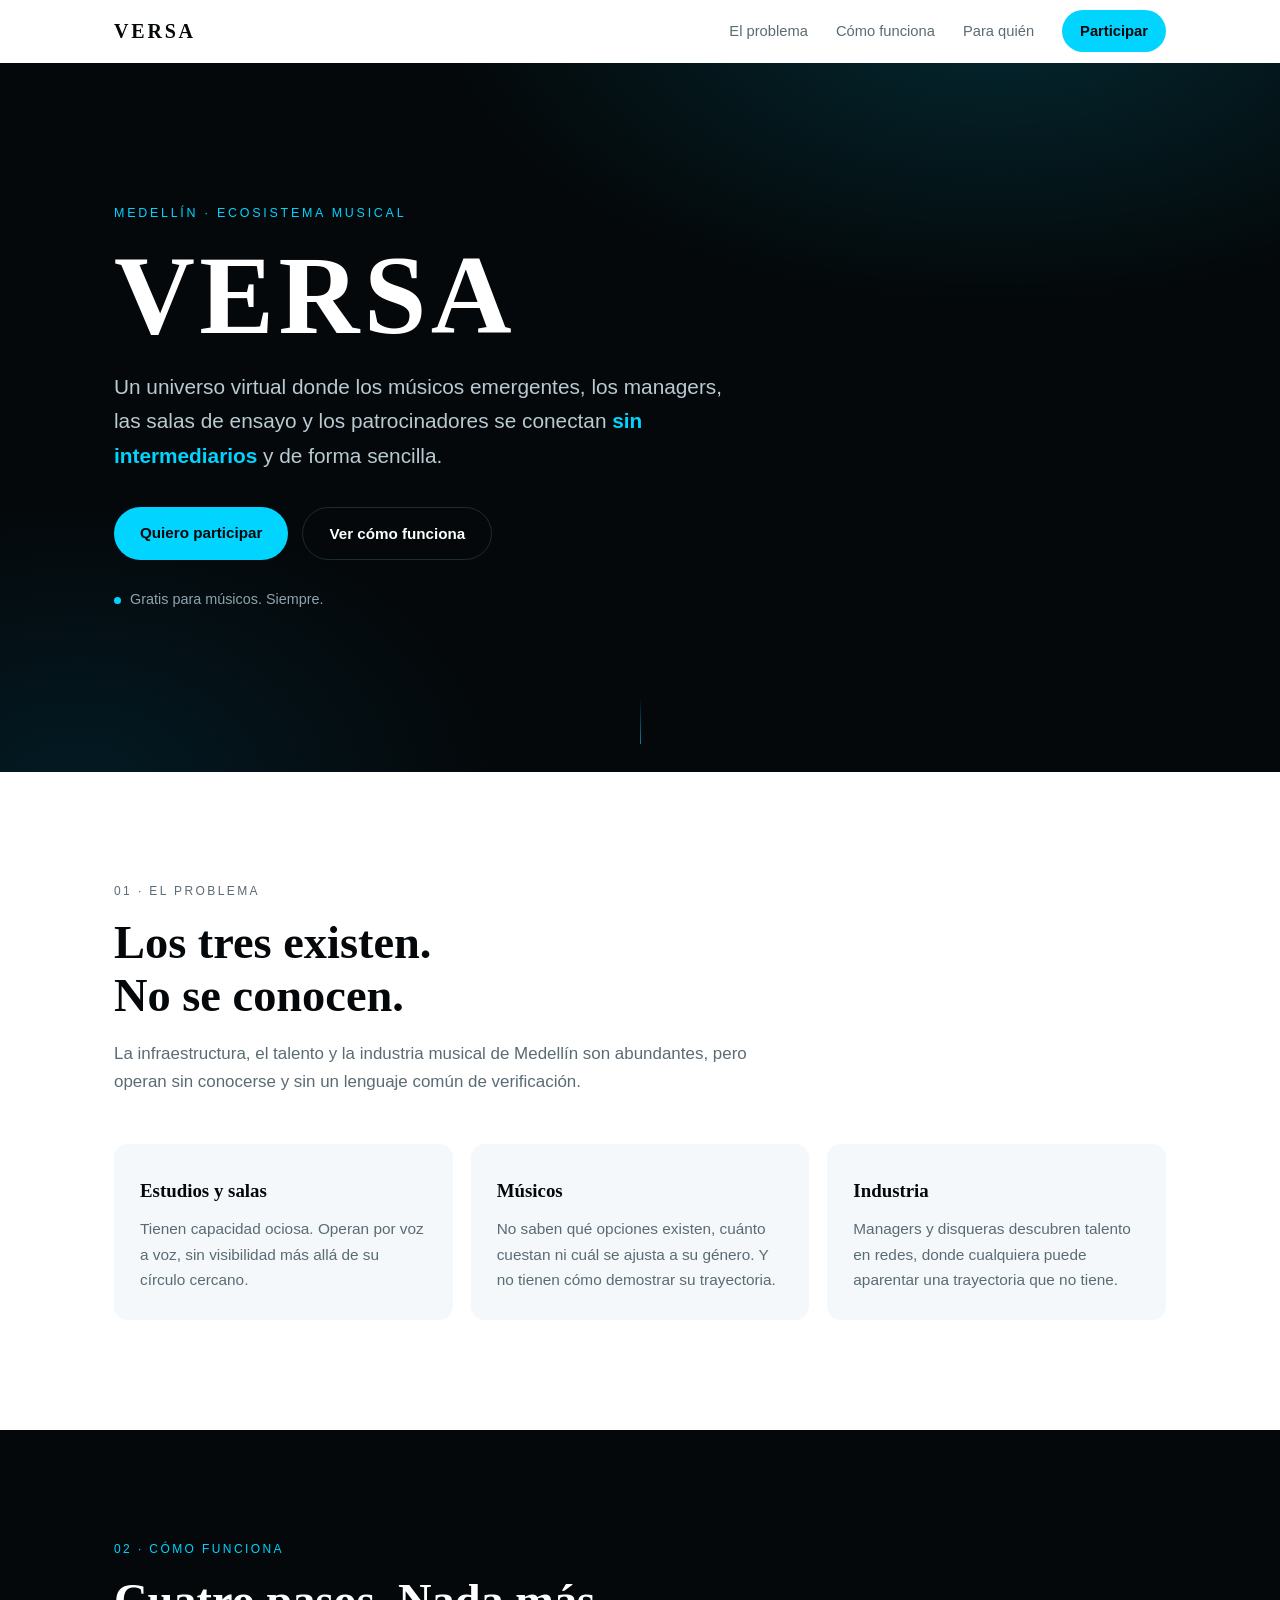
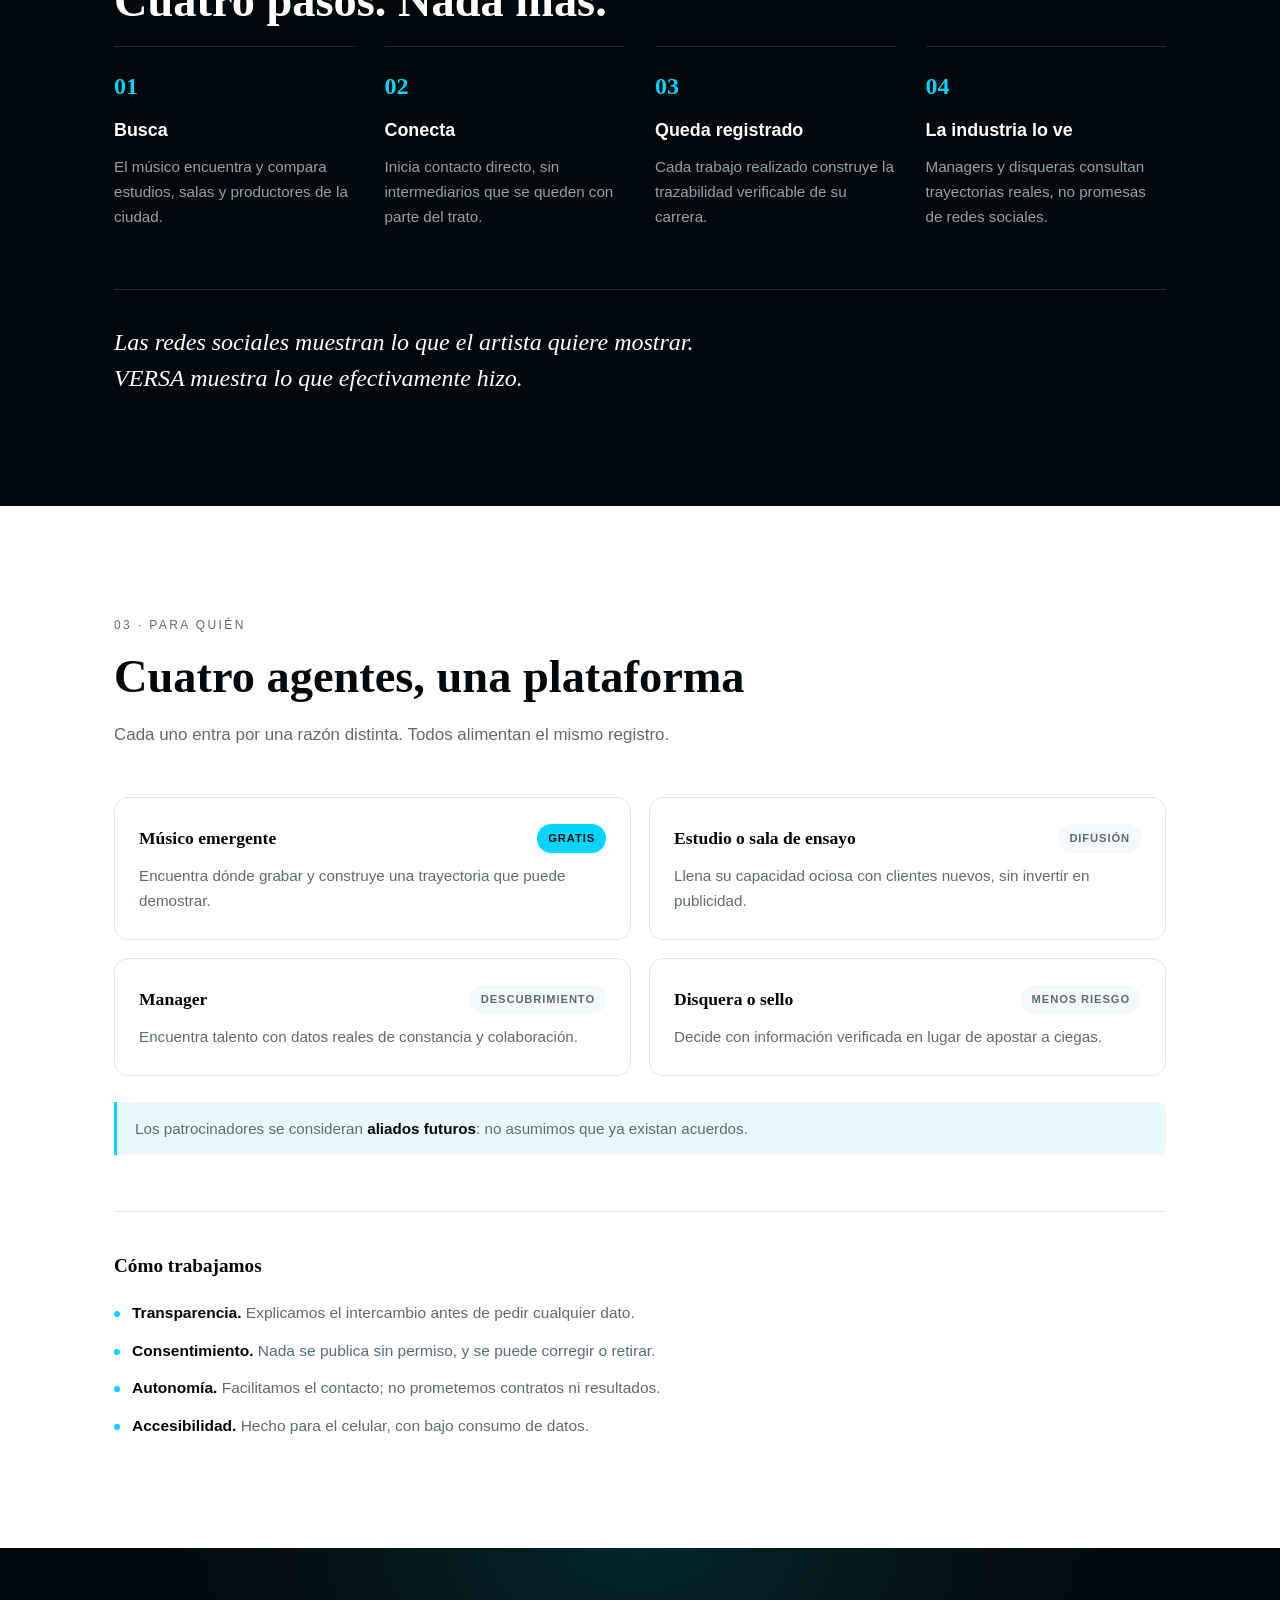
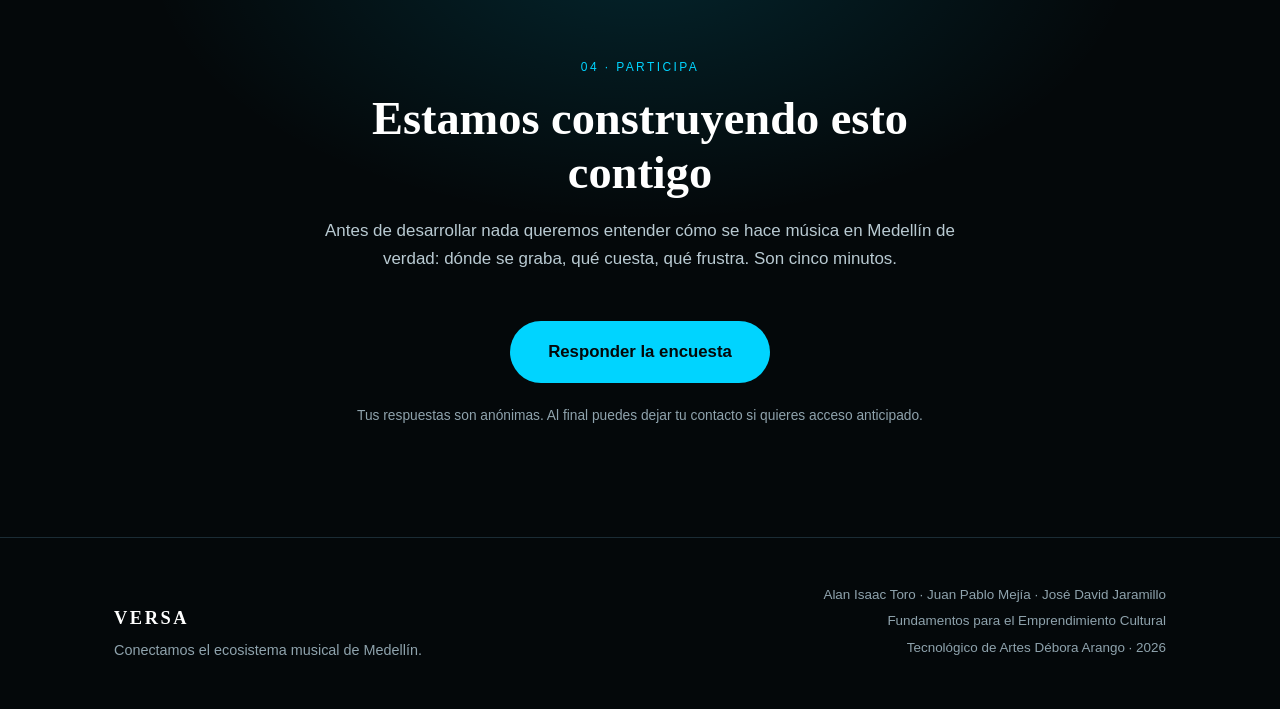
==== index.html @ c9aee0ed "Landing page de VERSA Sitio estatico de una pagina: propuesta de valor, problema, como funciona, age" ====
<!doctype html>
<html lang="es">
<head>
<meta charset="utf-8">
<meta name="viewport" content="width=device-width, initial-scale=1">
<title>VERSA — Conecta el ecosistema musical</title>
<meta name="description" content="VERSA conecta a músicos emergentes, estudios de grabación, managers y disqueras de Medellín. Gratis para músicos.">
<link rel="stylesheet" href="css/styles.css">
</head>
<body>

<!-- ======== NAV ======== -->
<header class="nav" id="nav">
  <div class="wrap nav__inner">
    <a href="#inicio" class="nav__logo">VERSA</a>
    <nav class="nav__links" id="navLinks">
      <a href="#problema">El problema</a>
      <a href="#como">Cómo funciona</a>
      <a href="#quien">Para quién</a>
      <a href="#encuesta" class="btn btn--sm">Participar</a>
    </nav>
    <button class="nav__toggle" id="navToggle" aria-label="Abrir menú" aria-expanded="false">
      <span></span><span></span><span></span>
    </button>
  </div>
</header>

<!-- ======== HERO ======== -->
<section class="hero" id="inicio">
  <div class="wrap">
    <p class="hero__kicker">Medellín · Ecosistema musical</p>
    <h1 class="hero__title">VERSA</h1>
    <p class="hero__lead">
      Un universo virtual donde los músicos emergentes, los managers, las salas de ensayo
      y los patrocinadores se conectan <strong>sin intermediarios</strong> y de forma sencilla.
    </p>
    <div class="hero__actions">
      <a href="#encuesta" class="btn">Quiero participar</a>
      <a href="#como" class="btn btn--ghost">Ver cómo funciona</a>
    </div>
    <p class="hero__note">Gratis para músicos. Siempre.</p>
  </div>
  <div class="hero__scroll" aria-hidden="true"></div>
</section>

<!-- ======== PROBLEMA ======== -->
<section class="section" id="problema">
  <div class="wrap">
    <p class="eyebrow">01 · El problema</p>
    <h2 class="h2">Los tres existen.<br>No se conocen.</h2>
    <p class="lead">
      La infraestructura, el talento y la industria musical de Medellín son abundantes,
      pero operan sin conocerse y sin un lenguaje común de verificación.
    </p>

    <div class="grid grid--3">
      <article class="card reveal">
        <h3 class="card__title">Estudios y salas</h3>
        <p>Tienen capacidad ociosa. Operan por voz a voz, sin visibilidad más allá de su círculo cercano.</p>
      </article>
      <article class="card reveal">
        <h3 class="card__title">Músicos</h3>
        <p>No saben qué opciones existen, cuánto cuestan ni cuál se ajusta a su género. Y no tienen cómo demostrar su trayectoria.</p>
      </article>
      <article class="card reveal">
        <h3 class="card__title">Industria</h3>
        <p>Managers y disqueras descubren talento en redes, donde cualquiera puede aparentar una trayectoria que no tiene.</p>
      </article>
    </div>
  </div>
</section>

<!-- ======== CÓMO FUNCIONA ======== -->
<section class="section section--dark" id="como">
  <div class="wrap">
    <p class="eyebrow eyebrow--light">02 · Cómo funciona</p>
    <h2 class="h2 h2--light">Cuatro pasos. Nada más.</h2>

    <ol class="steps">
      <li class="steps__item reveal">
        <span class="steps__num">01</span>
        <h3>Busca</h3>
        <p>El músico encuentra y compara estudios, salas y productores de la ciudad.</p>
      </li>
      <li class="steps__item reveal">
        <span class="steps__num">02</span>
        <h3>Conecta</h3>
        <p>Inicia contacto directo, sin intermediarios que se queden con parte del trato.</p>
      </li>
      <li class="steps__item reveal">
        <span class="steps__num">03</span>
        <h3>Queda registrado</h3>
        <p>Cada trabajo realizado construye la trazabilidad verificable de su carrera.</p>
      </li>
      <li class="steps__item reveal">
        <span class="steps__num">04</span>
        <h3>La industria lo ve</h3>
        <p>Managers y disqueras consultan trayectorias reales, no promesas de redes sociales.</p>
      </li>
    </ol>

    <p class="pullquote">
      Las redes sociales muestran lo que el artista quiere mostrar.<br>
      VERSA muestra lo que efectivamente hizo.
    </p>
  </div>
</section>

<!-- ======== PARA QUIÉN ======== -->
<section class="section" id="quien">
  <div class="wrap">
    <p class="eyebrow">03 · Para quién</p>
    <h2 class="h2">Cuatro agentes, una plataforma</h2>
    <p class="lead">Cada uno entra por una razón distinta. Todos alimentan el mismo registro.</p>

    <div class="grid grid--2">
      <article class="agent reveal">
        <div class="agent__head"><h3>Músico emergente</h3><span class="tag tag--free">Gratis</span></div>
        <p>Encuentra dónde grabar y construye una trayectoria que puede demostrar.</p>
      </article>
      <article class="agent reveal">
        <div class="agent__head"><h3>Estudio o sala de ensayo</h3><span class="tag">Difusión</span></div>
        <p>Llena su capacidad ociosa con clientes nuevos, sin invertir en publicidad.</p>
      </article>
      <article class="agent reveal">
        <div class="agent__head"><h3>Manager</h3><span class="tag">Descubrimiento</span></div>
        <p>Encuentra talento con datos reales de constancia y colaboración.</p>
      </article>
      <article class="agent reveal">
        <div class="agent__head"><h3>Disquera o sello</h3><span class="tag">Menos riesgo</span></div>
        <p>Decide con información verificada en lugar de apostar a ciegas.</p>
      </article>
    </div>

    <p class="aside">
      Los patrocinadores se consideran <strong>aliados futuros</strong>: no asumimos que ya existan acuerdos.
    </p>

    <div class="principles">
      <h3 class="principles__title">Cómo trabajamos</h3>
      <ul>
        <li><strong>Transparencia.</strong> Explicamos el intercambio antes de pedir cualquier dato.</li>
        <li><strong>Consentimiento.</strong> Nada se publica sin permiso, y se puede corregir o retirar.</li>
        <li><strong>Autonomía.</strong> Facilitamos el contacto; no prometemos contratos ni resultados.</li>
        <li><strong>Accesibilidad.</strong> Hecho para el celular, con bajo consumo de datos.</li>
      </ul>
    </div>
  </div>
</section>

<!-- ======== ENCUESTA / CTA ======== -->
<section class="section section--dark cta" id="encuesta">
  <div class="wrap wrap--narrow">
    <p class="eyebrow eyebrow--light">04 · Participa</p>
    <h2 class="h2 h2--light">Estamos construyendo esto contigo</h2>
    <p class="lead lead--light">
      Antes de desarrollar nada queremos entender cómo se hace música en Medellín de verdad:
      dónde se graba, qué cuesta, qué frustra. Son cinco minutos.
    </p>

    <!-- ⬇️ REEMPLAZA ESTE ENLACE POR EL DE TU FORMULARIO ⬇️ -->
    <a class="btn btn--light btn--lg"
       href="https://forms.gle/REEMPLAZA-ESTE-ENLACE"
       target="_blank" rel="noopener">
       Responder la encuesta
    </a>

    <p class="cta__note">Tus respuestas son anónimas. Al final puedes dejar tu contacto si quieres acceso anticipado.</p>
  </div>
</section>

<!-- ======== FOOTER ======== -->
<footer class="footer">
  <div class="wrap footer__inner">
    <div>
      <p class="footer__logo">VERSA</p>
      <p class="footer__tag">Conectamos el ecosistema musical de Medellín.</p>
    </div>
    <div class="footer__meta">
      <p>Alan Isaac Toro · Juan Pablo Mejía · José David Jaramillo</p>
      <p>Fundamentos para el Emprendimiento Cultural</p>
      <p>Tecnológico de Artes Débora Arango · <span id="year">2026</span></p>
    </div>
  </div>
</footer>

<script src="js/main.js"></script>
</body>
</html>
---- css/styles.css ----
/* ============================================
   VERSA — Hoja de estilos
   Paleta: negro azulado · cyan eléctrico · blanco
   Mobile first. Sin librerías externas.
   ============================================ */

:root{
  /* Negros */
  --ink:#04080A;
  --ink-2:#0A1317;
  --ink-3:#122028;
  --ink-line:#1B2C35;

  /* Azules */
  --blue:#00D4FF;
  --blue-hover:#4FE2FF;
  --blue-deep:#002B3E;
  --blue-wash:#EAF8FD;

  /* Neutros */
  --paper:#FFFFFF;
  --soft:#F4F8FA;
  --line:#DCE6EB;
  --gray:#5B6B74;
  --gray-2:#8FA3AD;

  --wrap:1100px;
  --pad:24px;
  --radius:14px;
  --t:.3s cubic-bezier(.2,.7,.3,1);

  --sans: -apple-system, BlinkMacSystemFont, "Segoe UI", Roboto, Helvetica, Arial, sans-serif;
  --serif: Cambria, Georgia, "Times New Roman", serif;
}

*,*::before,*::after{ box-sizing:border-box; }

html{ scroll-behavior:smooth; }

body{
  margin:0;
  font-family:var(--sans);
  color:var(--ink);
  background:var(--paper);
  line-height:1.65;
  -webkit-font-smoothing:antialiased;
}

img{ max-width:100%; display:block; }

.wrap{
  width:100%;
  max-width:var(--wrap);
  margin:0 auto;
  padding:0 var(--pad);
}
.wrap--narrow{ max-width:720px; }

/* ---------- NAV ---------- */
.nav{
  position:sticky; top:0; z-index:50;
  background:rgba(255,255,255,.9);
  backdrop-filter:saturate(180%) blur(12px);
  border-bottom:1px solid transparent;
  transition:border-color var(--t);
}
.nav.is-stuck{ border-bottom-color:var(--line); }

.nav__inner{
  display:flex; align-items:center; justify-content:space-between;
  height:62px;
}
.nav__logo{
  font-family:var(--serif);
  font-weight:700; font-size:1.25rem; letter-spacing:.14em;
  color:var(--ink); text-decoration:none;
}
.nav__links{ display:flex; align-items:center; gap:28px; }
.nav__links a{
  color:var(--gray); text-decoration:none; font-size:.92rem;
  transition:color var(--t);
}
.nav__links a:hover{ color:var(--ink); }
.nav__links .btn{ color:var(--ink); }

.nav__toggle{
  display:none;
  width:42px; height:42px; padding:10px;
  background:none; border:0; cursor:pointer;
}
.nav__toggle span{
  display:block; height:2px; background:var(--ink);
  margin:4px 0; border-radius:2px; transition:transform var(--t), opacity var(--t);
}
.nav__toggle.is-open span:nth-child(1){ transform:translateY(6px) rotate(45deg); }
.nav__toggle.is-open span:nth-child(2){ opacity:0; }
.nav__toggle.is-open span:nth-child(3){ transform:translateY(-6px) rotate(-45deg); }

/* ---------- BOTONES ---------- */
.btn{
  display:inline-block;
  padding:13px 26px;
  background:var(--blue);
  color:var(--ink);
  text-decoration:none;
  border-radius:999px;
  font-size:.95rem; font-weight:700;
  transition:transform var(--t), background var(--t), box-shadow var(--t);
}
.btn:hover{
  background:var(--blue-hover);
  transform:translateY(-2px);
  box-shadow:0 8px 24px rgba(0,212,255,.25);
}
.btn--sm{ padding:9px 18px; font-size:.88rem; }
.btn--lg{ padding:17px 38px; font-size:1.05rem; }

.btn--ghost{
  background:transparent; color:var(--ink);
  border:1px solid var(--line); box-shadow:none;
}
.btn--ghost:hover{ background:var(--soft); box-shadow:none; }

.btn--light{ background:var(--blue); color:var(--ink); }

/* ---------- HERO ---------- */
.hero{
  position:relative;
  background:var(--ink);
  color:var(--paper);
  padding:110px 0 130px;
  overflow:hidden;
}
.hero::before{
  content:"";
  position:absolute; inset:0;
  background:
    radial-gradient(900px 480px at 78% -8%, rgba(0,212,255,.16), transparent 62%),
    radial-gradient(620px 420px at 6% 102%, rgba(0,100,140,.20), transparent 68%);
  pointer-events:none;
}
.hero .wrap{ position:relative; z-index:1; }

.hero__kicker{
  margin:0 0 18px;
  font-size:.78rem; letter-spacing:.22em; text-transform:uppercase;
  color:var(--blue);
}
.hero__title{
  font-family:var(--serif);
  margin:0 0 22px;
  font-size:clamp(3.4rem, 13vw, 7rem);
  line-height:.95; letter-spacing:.04em; font-weight:700;
  color:var(--paper);
}
.hero__lead{
  max-width:620px; margin:0 0 34px;
  font-size:clamp(1.05rem, 3.4vw, 1.3rem);
  color:#B9CAD2;
}
.hero__lead strong{ color:var(--blue); font-weight:700; }

.hero__actions{ display:flex; flex-wrap:wrap; gap:14px; }
.hero__actions .btn--ghost{ color:var(--paper); border-color:var(--ink-line); }
.hero__actions .btn--ghost:hover{ background:var(--ink-2); }

.hero__note{
  margin:28px 0 0; font-size:.9rem; color:var(--gray-2);
}
.hero__note::before{
  content:""; display:inline-block;
  width:7px; height:7px; border-radius:50%;
  background:var(--blue); margin-right:9px; vertical-align:middle;
}
.hero__scroll{
  position:absolute; left:50%; bottom:28px;
  width:1px; height:46px;
  background:linear-gradient(var(--ink), var(--blue));
  opacity:.6;
}

/* ---------- SECCIONES ---------- */
.section{ padding:90px 0; }
.section--dark{ background:var(--ink); color:var(--paper); }

.eyebrow{
  margin:0 0 14px;
  font-size:.75rem; letter-spacing:.2em; text-transform:uppercase;
  color:var(--gray);
}
.eyebrow--light{ color:var(--blue); }

.h2{
  font-family:var(--serif);
  margin:0 0 18px;
  font-size:clamp(1.9rem, 6.4vw, 2.9rem);
  line-height:1.15; font-weight:700;
}
.h2--light{ color:var(--paper); }

.lead{
  max-width:640px; margin:0 0 48px;
  font-size:1.06rem; color:var(--gray);
}
.lead--light{ color:#B9CAD2; }

/* ---------- GRIDS ---------- */
.grid{ display:grid; gap:18px; }
.grid--2{ grid-template-columns:1fr; }
.grid--3{ grid-template-columns:1fr; }

.card{
  background:var(--soft);
  border-radius:var(--radius);
  padding:28px 26px;
  border-top:3px solid transparent;
  transition:transform var(--t), border-color var(--t), background var(--t);
}
.card:hover{
  transform:translateY(-4px);
  border-top-color:var(--blue);
  background:var(--blue-wash);
}
.card__title{
  font-family:var(--serif);
  margin:0 0 10px; font-size:1.18rem; font-weight:700;
}
.card p{ margin:0; color:var(--gray); font-size:.96rem; }

/* ---------- PASOS ---------- */
.steps{
  list-style:none; margin:0 0 60px; padding:0;
  display:grid; gap:34px; grid-template-columns:1fr;
}
.steps__item{ padding-top:20px; border-top:1px solid var(--ink-line); }
.steps__num{
  display:block; margin-bottom:10px;
  font-family:var(--serif); font-size:1.5rem; font-weight:700;
  color:var(--blue);
}
.steps__item h3{
  margin:0 0 8px; font-size:1.12rem; font-weight:700; color:var(--paper);
}
.steps__item p{ margin:0; color:#8FA3AD; font-size:.95rem; }

.pullquote{
  margin:0; padding:34px 0 0; border-top:1px solid var(--ink-line);
  font-family:var(--serif); font-style:italic;
  font-size:clamp(1.1rem, 4vw, 1.5rem);
  line-height:1.5; color:var(--paper);
}

/* ---------- AGENTES ---------- */
.agent{
  border:1px solid var(--line);
  border-radius:var(--radius);
  padding:26px 24px;
  transition:border-color var(--t), transform var(--t), box-shadow var(--t);
}
.agent:hover{
  border-color:var(--blue);
  transform:translateY(-3px);
  box-shadow:0 10px 30px rgba(0,212,255,.12);
}
.agent__head{
  display:flex; align-items:center; justify-content:space-between;
  gap:12px; margin-bottom:10px;
}
.agent__head h3{
  font-family:var(--serif);
  margin:0; font-size:1.1rem; font-weight:700;
}
.agent p{ margin:0; color:var(--gray); font-size:.95rem; }

.tag{
  flex:none;
  font-size:.7rem; letter-spacing:.08em; text-transform:uppercase;
  padding:5px 11px; border-radius:999px;
  background:var(--soft); color:var(--gray); font-weight:600;
}
.tag--free{ background:var(--blue); color:var(--ink); }

/* ---------- PRINCIPIOS ---------- */
.principles{
  margin-top:56px; padding-top:38px; border-top:1px solid var(--line);
}
.principles__title{
  font-family:var(--serif);
  margin:0 0 18px; font-size:1.2rem; font-weight:700;
}
.principles ul{ margin:0; padding:0; list-style:none; display:grid; gap:12px; }
.principles li{
  padding-left:18px; position:relative; color:var(--gray); font-size:.97rem;
}
.principles li::before{
  content:""; position:absolute; left:0; top:11px;
  width:6px; height:6px; border-radius:50%; background:var(--blue);
}
.principles strong{ color:var(--ink); }

/* ---------- CTA ---------- */
.cta{ text-align:center; position:relative; overflow:hidden; }
.cta::before{
  content:""; position:absolute; inset:0;
  background:radial-gradient(760px 420px at 50% 0%, rgba(0,212,255,.14), transparent 65%);
  pointer-events:none;
}
.cta .wrap{ position:relative; z-index:1; }
.cta .lead{ margin-left:auto; margin-right:auto; }
.cta__note{
  margin:22px 0 0; font-size:.86rem; color:var(--gray-2);
}

/* ---------- FOOTER ---------- */
.footer{
  background:var(--ink); color:var(--gray-2);
  padding:46px 0; border-top:1px solid var(--ink-line);
}
.footer__inner{
  display:flex; flex-direction:column; gap:26px;
  justify-content:space-between;
}
.footer__logo{
  font-family:var(--serif);
  margin:0 0 6px; font-size:1.15rem; font-weight:700;
  letter-spacing:.14em; color:var(--paper);
}
.footer__tag{ margin:0; font-size:.9rem; }
.footer__meta p{ margin:0 0 4px; font-size:.84rem; }

/* ---------- REVEAL ----------
   Por defecto TODO es visible. La animación solo se activa
   si el JS cargó bien (clase .js en <html>). Así, si el JS
   falla o tarda, el contenido nunca desaparece.                */
.reveal{ opacity:1; transform:none; }

html.js .reveal{
  opacity:0; transform:translateY(18px);
  transition:opacity .6s ease, transform .6s ease;
}
html.js .reveal.is-visible{ opacity:1; transform:none; }

/* ============================================
   TABLET
   ============================================ */
@media (min-width:700px){
  .grid--2{ grid-template-columns:1fr 1fr; }
  .grid--3{ grid-template-columns:repeat(3,1fr); }
  .steps{ grid-template-columns:1fr 1fr; gap:40px 30px; }
  .footer__inner{ flex-direction:row; align-items:flex-end; }
  .footer__meta{ text-align:right; }
  .section{ padding:110px 0; }
}

/* ============================================
   ESCRITORIO
   ============================================ */
@media (min-width:980px){
  .steps{ grid-template-columns:repeat(4,1fr); gap:30px; }
  .hero{ padding:140px 0 160px; }
}

/* ============================================
   MÓVIL — menú desplegable
   ============================================ */
@media (max-width:699px){
  .nav__toggle{ display:block; }
  .nav__links{
    position:absolute; top:62px; left:0; right:0;
    flex-direction:column; align-items:flex-start; gap:0;
    background:var(--paper);
    border-bottom:1px solid var(--line);
    padding:8px var(--pad) 20px;
    display:none;
  }
  .nav__links.is-open{ display:flex; }
  .nav__links a{
    width:100%; padding:13px 0; font-size:1rem;
    border-bottom:1px solid var(--line);
  }
  .nav__links .btn{
    margin-top:14px; border-bottom:0; width:auto; padding:11px 22px;
  }
}

/* ---------- Accesibilidad ---------- */
@media (prefers-reduced-motion:reduce){
  html{ scroll-behavior:auto; }
  *,*::before,*::after{
    animation-duration:.001ms !important;
    transition-duration:.001ms !important;
  }
  .reveal{ opacity:1; transform:none; }
}

:focus-visible{ outline:2px solid var(--blue); outline-offset:3px; }

/* ---------- Nota lateral ---------- */
.aside{
  margin:26px 0 0;
  padding:14px 18px;
  border-left:3px solid var(--blue);
  background:var(--blue-wash);
  border-radius:0 8px 8px 0;
  font-size:.95rem; color:var(--gray);
}
.aside strong{ color:var(--ink); }
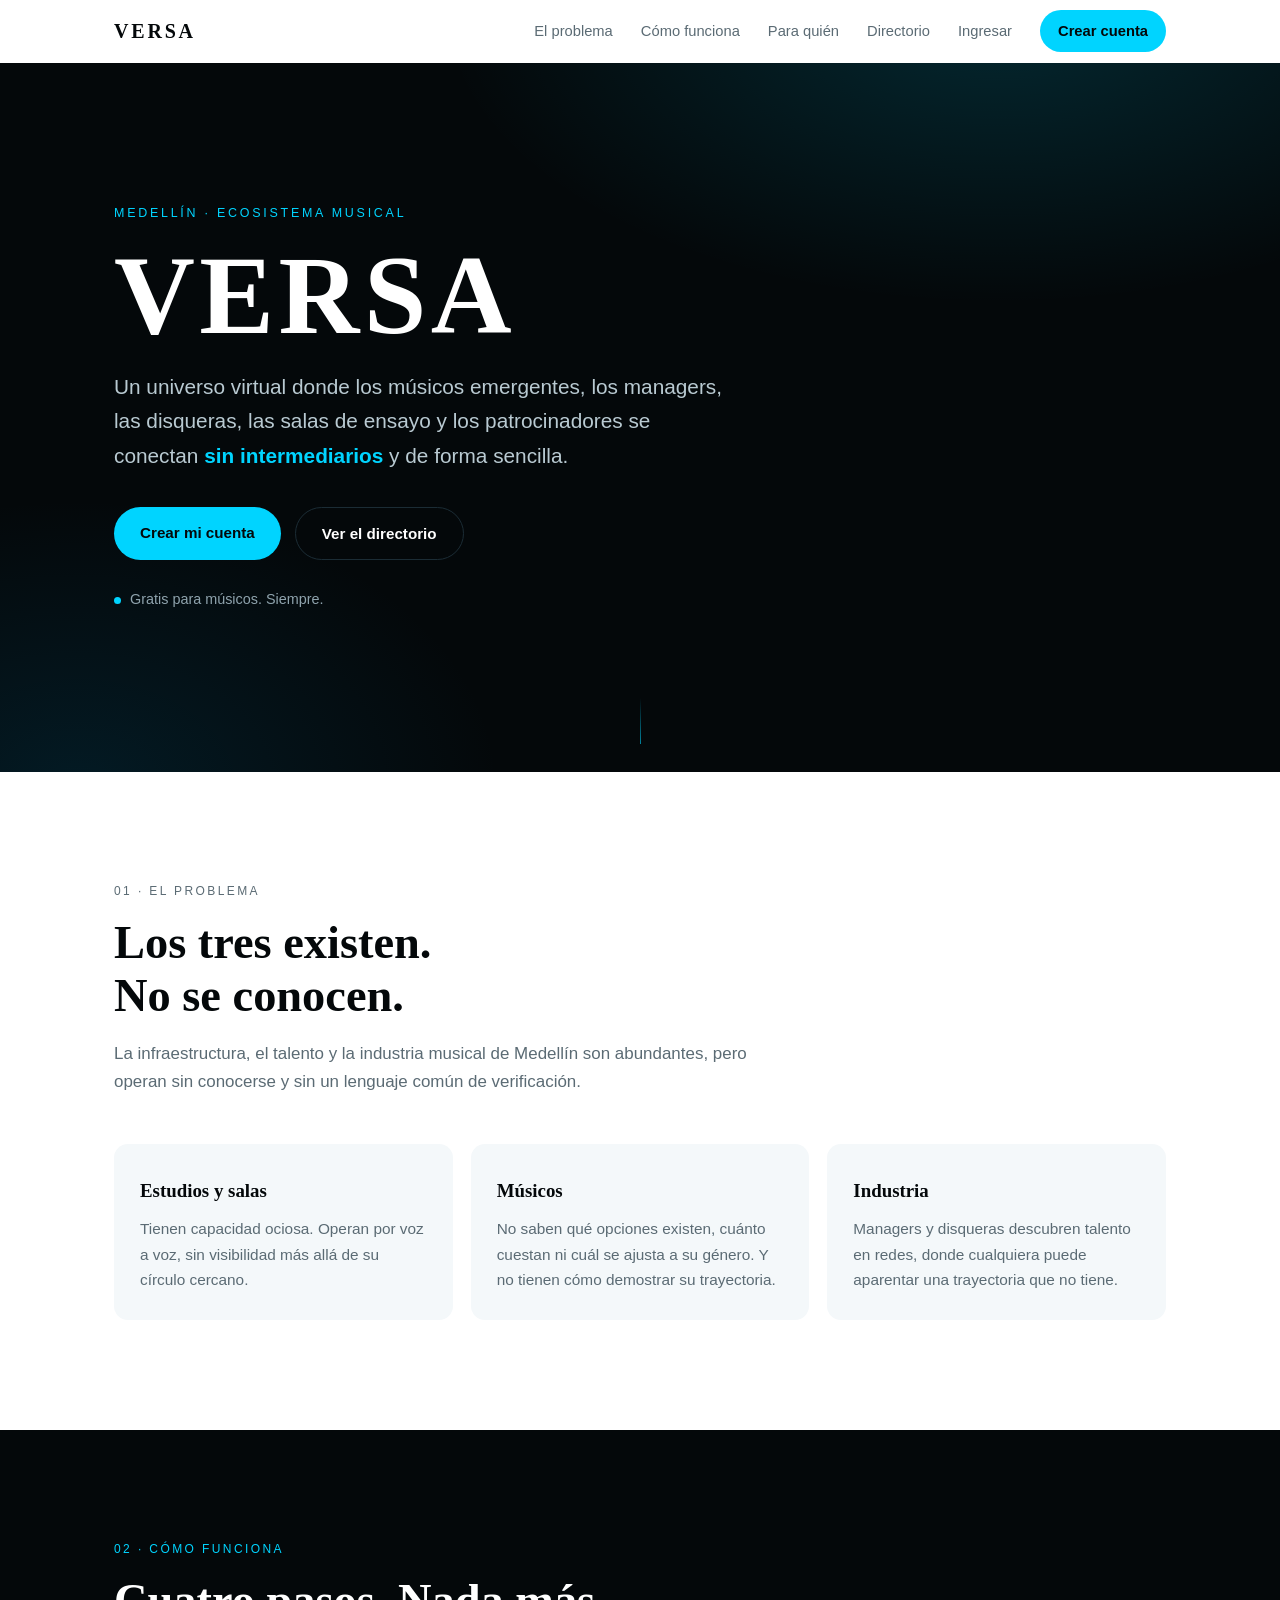
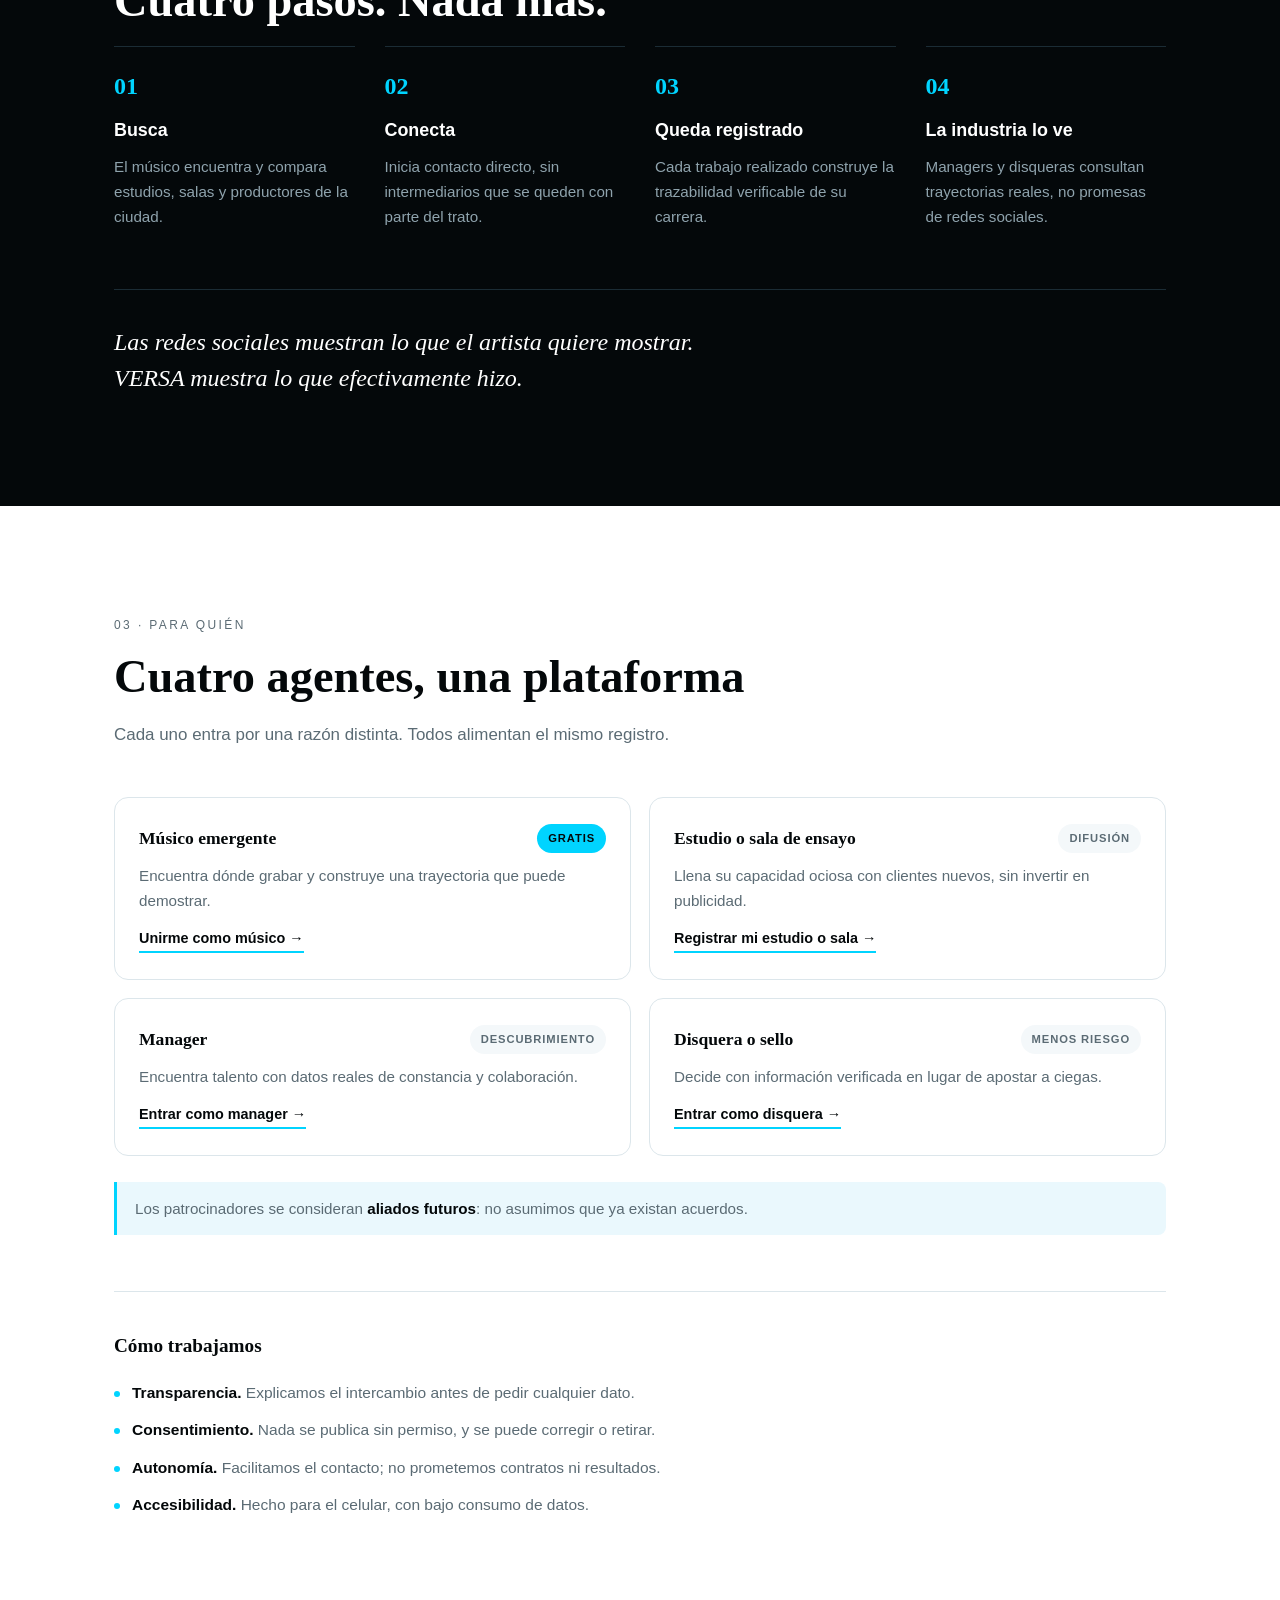
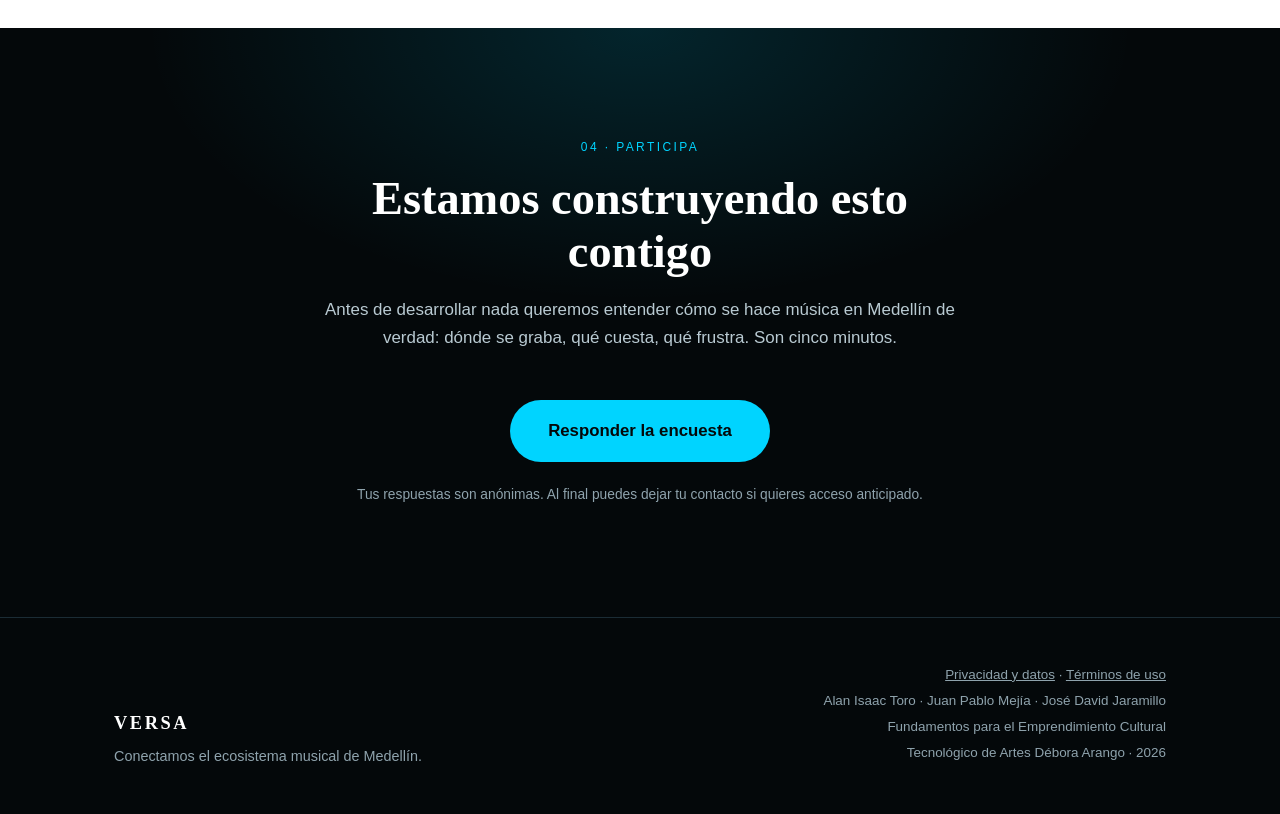
==== commit cc91a0e0: "App VERSA con Supabase: cuentas, perfiles, directorio y trayectoria verificada Reorganiza el proyect" ====
--- a/index.html
+++ b/index.html
@@ -5,7 +5,8 @@
 <meta name="viewport" content="width=device-width, initial-scale=1">
 <title>VERSA — Conecta el ecosistema musical</title>
 <meta name="description" content="VERSA conecta a músicos emergentes, estudios de grabación, managers y disqueras de Medellín. Gratis para músicos.">
-<link rel="stylesheet" href="css/styles.css">
+<link rel="stylesheet" href="/assets/css/site.css">
+<link rel="stylesheet" href="/assets/css/app.css">
 </head>
 <body>
 
@@ -17,7 +18,9 @@
       <a href="#problema">El problema</a>
       <a href="#como">Cómo funciona</a>
       <a href="#quien">Para quién</a>
-      <a href="#encuesta" class="btn btn--sm">Participar</a>
+      <a href="/directorio/">Directorio</a>
+      <a href="/ingresar/">Ingresar</a>
+      <a href="/registro/" class="btn btn--sm">Crear cuenta</a>
     </nav>
     <button class="nav__toggle" id="navToggle" aria-label="Abrir menú" aria-expanded="false">
       <span></span><span></span><span></span>
@@ -31,12 +34,12 @@
     <p class="hero__kicker">Medellín · Ecosistema musical</p>
     <h1 class="hero__title">VERSA</h1>
     <p class="hero__lead">
-      Un universo virtual donde los músicos emergentes, los managers, las salas de ensayo
+      Un universo virtual donde los músicos emergentes, los managers, las disqueras, las salas de ensayo
       y los patrocinadores se conectan <strong>sin intermediarios</strong> y de forma sencilla.
     </p>
     <div class="hero__actions">
-      <a href="#encuesta" class="btn">Quiero participar</a>
-      <a href="#como" class="btn btn--ghost">Ver cómo funciona</a>
+      <a href="/registro/" class="btn">Crear mi cuenta</a>
+      <a href="/directorio/" class="btn btn--ghost">Ver el directorio</a>
     </div>
     <p class="hero__note">Gratis para músicos. Siempre.</p>
   </div>
@@ -117,18 +120,22 @@
       <article class="agent reveal">
         <div class="agent__head"><h3>Músico emergente</h3><span class="tag tag--free">Gratis</span></div>
         <p>Encuentra dónde grabar y construye una trayectoria que puede demostrar.</p>
+        <a class="agent__cta" href="/registro/?rol=musico">Unirme como músico →</a>
       </article>
       <article class="agent reveal">
         <div class="agent__head"><h3>Estudio o sala de ensayo</h3><span class="tag">Difusión</span></div>
         <p>Llena su capacidad ociosa con clientes nuevos, sin invertir en publicidad.</p>
+        <a class="agent__cta" href="/registro/?rol=estudio">Registrar mi estudio o sala →</a>
       </article>
       <article class="agent reveal">
         <div class="agent__head"><h3>Manager</h3><span class="tag">Descubrimiento</span></div>
         <p>Encuentra talento con datos reales de constancia y colaboración.</p>
+        <a class="agent__cta" href="/registro/?rol=manager">Entrar como manager →</a>
       </article>
       <article class="agent reveal">
         <div class="agent__head"><h3>Disquera o sello</h3><span class="tag">Menos riesgo</span></div>
         <p>Decide con información verificada en lugar de apostar a ciegas.</p>
+        <a class="agent__cta" href="/registro/?rol=disquera">Entrar como disquera →</a>
       </article>
     </div>
 
@@ -177,6 +184,7 @@
       <p class="footer__tag">Conectamos el ecosistema musical de Medellín.</p>
     </div>
     <div class="footer__meta">
+      <p><a href="/legal/privacidad/">Privacidad y datos</a> · <a href="/legal/terminos/">Términos de uso</a></p>
       <p>Alan Isaac Toro · Juan Pablo Mejía · José David Jaramillo</p>
       <p>Fundamentos para el Emprendimiento Cultural</p>
       <p>Tecnológico de Artes Débora Arango · <span id="year">2026</span></p>
@@ -184,6 +192,6 @@
   </div>
 </footer>
 
-<script src="js/main.js"></script>
+<script src="/assets/js/core/ui.js"></script>
 </body>
 </html>
--- a/assets/css/site.css
+++ b/assets/css/site.css
@@ -0,0 +1,407 @@
+/* ============================================
+   VERSA — Estilos globales y landing
+   Paleta: negro azulado · cyan eléctrico · blanco
+   Mobile first. Sin librerías externas.
+   ============================================ */
+
+:root{
+  /* Negros */
+  --ink:#04080A;
+  --ink-2:#0A1317;
+  --ink-3:#122028;
+  --ink-line:#1B2C35;
+
+  /* Azules */
+  --blue:#00D4FF;
+  --blue-hover:#4FE2FF;
+  --blue-deep:#002B3E;
+  --blue-wash:#EAF8FD;
+
+  /* Neutros */
+  --paper:#FFFFFF;
+  --soft:#F4F8FA;
+  --line:#DCE6EB;
+  --gray:#5B6B74;
+  --gray-2:#8FA3AD;
+
+  --wrap:1100px;
+  --pad:24px;
+  --radius:14px;
+  --t:.3s cubic-bezier(.2,.7,.3,1);
+
+  --sans: -apple-system, BlinkMacSystemFont, "Segoe UI", Roboto, Helvetica, Arial, sans-serif;
+  --serif: Cambria, Georgia, "Times New Roman", serif;
+}
+
+*,*::before,*::after{ box-sizing:border-box; }
+
+html{ scroll-behavior:smooth; }
+
+body{
+  margin:0;
+  font-family:var(--sans);
+  color:var(--ink);
+  background:var(--paper);
+  line-height:1.65;
+  -webkit-font-smoothing:antialiased;
+}
+
+img{ max-width:100%; display:block; }
+
+.wrap{
+  width:100%;
+  max-width:var(--wrap);
+  margin:0 auto;
+  padding:0 var(--pad);
+}
+.wrap--narrow{ max-width:720px; }
+
+/* ---------- NAV ---------- */
+.nav{
+  position:sticky; top:0; z-index:50;
+  background:rgba(255,255,255,.9);
+  backdrop-filter:saturate(180%) blur(12px);
+  border-bottom:1px solid transparent;
+  transition:border-color var(--t);
+}
+.nav.is-stuck{ border-bottom-color:var(--line); }
+
+.nav__inner{
+  display:flex; align-items:center; justify-content:space-between;
+  height:62px;
+}
+.nav__logo{
+  font-family:var(--serif);
+  font-weight:700; font-size:1.25rem; letter-spacing:.14em;
+  color:var(--ink); text-decoration:none;
+}
+.nav__links{ display:flex; align-items:center; gap:28px; }
+.nav__links a{
+  color:var(--gray); text-decoration:none; font-size:.92rem;
+  transition:color var(--t);
+}
+.nav__links a:hover{ color:var(--ink); }
+.nav__links .btn{ color:var(--ink); }
+
+.nav__toggle{
+  display:none;
+  width:42px; height:42px; padding:10px;
+  background:none; border:0; cursor:pointer;
+}
+.nav__toggle span{
+  display:block; height:2px; background:var(--ink);
+  margin:4px 0; border-radius:2px; transition:transform var(--t), opacity var(--t);
+}
+.nav__toggle.is-open span:nth-child(1){ transform:translateY(6px) rotate(45deg); }
+.nav__toggle.is-open span:nth-child(2){ opacity:0; }
+.nav__toggle.is-open span:nth-child(3){ transform:translateY(-6px) rotate(-45deg); }
+
+/* ---------- BOTONES ---------- */
+.btn{
+  display:inline-block;
+  padding:13px 26px;
+  background:var(--blue);
+  color:var(--ink);
+  text-decoration:none;
+  border-radius:999px;
+  font-size:.95rem; font-weight:700;
+  transition:transform var(--t), background var(--t), box-shadow var(--t);
+}
+.btn:hover{
+  background:var(--blue-hover);
+  transform:translateY(-2px);
+  box-shadow:0 8px 24px rgba(0,212,255,.25);
+}
+.btn--sm{ padding:9px 18px; font-size:.88rem; }
+.btn--lg{ padding:17px 38px; font-size:1.05rem; }
+
+.btn--ghost{
+  background:transparent; color:var(--ink);
+  border:1px solid var(--line); box-shadow:none;
+}
+.btn--ghost:hover{ background:var(--soft); box-shadow:none; }
+
+.btn--light{ background:var(--blue); color:var(--ink); }
+
+/* ---------- HERO ---------- */
+.hero{
+  position:relative;
+  background:var(--ink);
+  color:var(--paper);
+  padding:110px 0 130px;
+  overflow:hidden;
+}
+.hero::before{
+  content:"";
+  position:absolute; inset:0;
+  background:
+    radial-gradient(900px 480px at 78% -8%, rgba(0,212,255,.16), transparent 62%),
+    radial-gradient(620px 420px at 6% 102%, rgba(0,100,140,.20), transparent 68%);
+  pointer-events:none;
+}
+.hero .wrap{ position:relative; z-index:1; }
+
+.hero__kicker{
+  margin:0 0 18px;
+  font-size:.78rem; letter-spacing:.22em; text-transform:uppercase;
+  color:var(--blue);
+}
+.hero__title{
+  font-family:var(--serif);
+  margin:0 0 22px;
+  font-size:clamp(3.4rem, 13vw, 7rem);
+  line-height:.95; letter-spacing:.04em; font-weight:700;
+  color:var(--paper);
+}
+.hero__lead{
+  max-width:620px; margin:0 0 34px;
+  font-size:clamp(1.05rem, 3.4vw, 1.3rem);
+  color:#B9CAD2;
+}
+.hero__lead strong{ color:var(--blue); font-weight:700; }
+
+.hero__actions{ display:flex; flex-wrap:wrap; gap:14px; }
+.hero__actions .btn--ghost{ color:var(--paper); border-color:var(--ink-line); }
+.hero__actions .btn--ghost:hover{ background:var(--ink-2); }
+
+.hero__note{
+  margin:28px 0 0; font-size:.9rem; color:var(--gray-2);
+}
+.hero__note::before{
+  content:""; display:inline-block;
+  width:7px; height:7px; border-radius:50%;
+  background:var(--blue); margin-right:9px; vertical-align:middle;
+}
+.hero__scroll{
+  position:absolute; left:50%; bottom:28px;
+  width:1px; height:46px;
+  background:linear-gradient(var(--ink), var(--blue));
+  opacity:.6;
+}
+
+/* ---------- SECCIONES ---------- */
+.section{ padding:90px 0; }
+.section--dark{ background:var(--ink); color:var(--paper); }
+
+.eyebrow{
+  margin:0 0 14px;
+  font-size:.75rem; letter-spacing:.2em; text-transform:uppercase;
+  color:var(--gray);
+}
+.eyebrow--light{ color:var(--blue); }
+
+.h2{
+  font-family:var(--serif);
+  margin:0 0 18px;
+  font-size:clamp(1.9rem, 6.4vw, 2.9rem);
+  line-height:1.15; font-weight:700;
+}
+.h2--light{ color:var(--paper); }
+
+.lead{
+  max-width:640px; margin:0 0 48px;
+  font-size:1.06rem; color:var(--gray);
+}
+.lead--light{ color:#B9CAD2; }
+
+/* ---------- GRIDS ---------- */
+.grid{ display:grid; gap:18px; }
+.grid--2{ grid-template-columns:1fr; }
+.grid--3{ grid-template-columns:1fr; }
+
+.card{
+  background:var(--soft);
+  border-radius:var(--radius);
+  padding:28px 26px;
+  border-top:3px solid transparent;
+  transition:transform var(--t), border-color var(--t), background var(--t);
+}
+.card:hover{
+  transform:translateY(-4px);
+  border-top-color:var(--blue);
+  background:var(--blue-wash);
+}
+.card__title{
+  font-family:var(--serif);
+  margin:0 0 10px; font-size:1.18rem; font-weight:700;
+}
+.card p{ margin:0; color:var(--gray); font-size:.96rem; }
+
+/* ---------- PASOS ---------- */
+.steps{
+  list-style:none; margin:0 0 60px; padding:0;
+  display:grid; gap:34px; grid-template-columns:1fr;
+}
+.steps__item{ padding-top:20px; border-top:1px solid var(--ink-line); }
+.steps__num{
+  display:block; margin-bottom:10px;
+  font-family:var(--serif); font-size:1.5rem; font-weight:700;
+  color:var(--blue);
+}
+.steps__item h3{
+  margin:0 0 8px; font-size:1.12rem; font-weight:700; color:var(--paper);
+}
+.steps__item p{ margin:0; color:#8FA3AD; font-size:.95rem; }
+
+.pullquote{
+  margin:0; padding:34px 0 0; border-top:1px solid var(--ink-line);
+  font-family:var(--serif); font-style:italic;
+  font-size:clamp(1.1rem, 4vw, 1.5rem);
+  line-height:1.5; color:var(--paper);
+}
+
+/* ---------- AGENTES ---------- */
+.agent{
+  border:1px solid var(--line);
+  border-radius:var(--radius);
+  padding:26px 24px;
+  transition:border-color var(--t), transform var(--t), box-shadow var(--t);
+}
+.agent:hover{
+  border-color:var(--blue);
+  transform:translateY(-3px);
+  box-shadow:0 10px 30px rgba(0,212,255,.12);
+}
+.agent__head{
+  display:flex; align-items:center; justify-content:space-between;
+  gap:12px; margin-bottom:10px;
+}
+.agent__head h3{
+  font-family:var(--serif);
+  margin:0; font-size:1.1rem; font-weight:700;
+}
+.agent p{ margin:0; color:var(--gray); font-size:.95rem; }
+
+.tag{
+  flex:none;
+  font-size:.7rem; letter-spacing:.08em; text-transform:uppercase;
+  padding:5px 11px; border-radius:999px;
+  background:var(--soft); color:var(--gray); font-weight:600;
+}
+.tag--free{ background:var(--blue); color:var(--ink); }
+
+/* ---------- PRINCIPIOS ---------- */
+.principles{
+  margin-top:56px; padding-top:38px; border-top:1px solid var(--line);
+}
+.principles__title{
+  font-family:var(--serif);
+  margin:0 0 18px; font-size:1.2rem; font-weight:700;
+}
+.principles ul{ margin:0; padding:0; list-style:none; display:grid; gap:12px; }
+.principles li{
+  padding-left:18px; position:relative; color:var(--gray); font-size:.97rem;
+}
+.principles li::before{
+  content:""; position:absolute; left:0; top:11px;
+  width:6px; height:6px; border-radius:50%; background:var(--blue);
+}
+.principles strong{ color:var(--ink); }
+
+/* ---------- CTA ---------- */
+.cta{ text-align:center; position:relative; overflow:hidden; }
+.cta::before{
+  content:""; position:absolute; inset:0;
+  background:radial-gradient(760px 420px at 50% 0%, rgba(0,212,255,.14), transparent 65%);
+  pointer-events:none;
+}
+.cta .wrap{ position:relative; z-index:1; }
+.cta .lead{ margin-left:auto; margin-right:auto; }
+.cta__note{
+  margin:22px 0 0; font-size:.86rem; color:var(--gray-2);
+}
+
+/* ---------- FOOTER ---------- */
+.footer{
+  background:var(--ink); color:var(--gray-2);
+  padding:46px 0; border-top:1px solid var(--ink-line);
+}
+.footer__inner{
+  display:flex; flex-direction:column; gap:26px;
+  justify-content:space-between;
+}
+.footer__logo{
+  font-family:var(--serif);
+  margin:0 0 6px; font-size:1.15rem; font-weight:700;
+  letter-spacing:.14em; color:var(--paper);
+}
+.footer__tag{ margin:0; font-size:.9rem; }
+.footer__meta p{ margin:0 0 4px; font-size:.84rem; }
+
+/* ---------- REVEAL ----------
+   Por defecto TODO es visible. La animación solo se activa
+   si el JS cargó bien (clase .js en <html>). Así, si el JS
+   falla o tarda, el contenido nunca desaparece.                */
+.reveal{ opacity:1; transform:none; }
+
+html.js .reveal{
+  opacity:0; transform:translateY(18px);
+  transition:opacity .6s ease, transform .6s ease;
+}
+html.js .reveal.is-visible{ opacity:1; transform:none; }
+
+/* ============================================
+   TABLET
+   ============================================ */
+@media (min-width:700px){
+  .grid--2{ grid-template-columns:1fr 1fr; }
+  .grid--3{ grid-template-columns:repeat(3,1fr); }
+  .steps{ grid-template-columns:1fr 1fr; gap:40px 30px; }
+  .footer__inner{ flex-direction:row; align-items:flex-end; }
+  .footer__meta{ text-align:right; }
+  .section{ padding:110px 0; }
+}
+
+/* ============================================
+   ESCRITORIO
+   ============================================ */
+@media (min-width:980px){
+  .steps{ grid-template-columns:repeat(4,1fr); gap:30px; }
+  .hero{ padding:140px 0 160px; }
+}
+
+/* ============================================
+   MÓVIL — menú desplegable
+   ============================================ */
+@media (max-width:699px){
+  .nav__toggle{ display:block; }
+  .nav__links{
+    position:absolute; top:62px; left:0; right:0;
+    flex-direction:column; align-items:flex-start; gap:0;
+    background:var(--paper);
+    border-bottom:1px solid var(--line);
+    padding:8px var(--pad) 20px;
+    display:none;
+  }
+  .nav__links.is-open{ display:flex; }
+  .nav__links a{
+    width:100%; padding:13px 0; font-size:1rem;
+    border-bottom:1px solid var(--line);
+  }
+  .nav__links .btn{
+    margin-top:14px; border-bottom:0; width:auto; padding:11px 22px;
+  }
+}
+
+/* ---------- Accesibilidad ---------- */
+@media (prefers-reduced-motion:reduce){
+  html{ scroll-behavior:auto; }
+  *,*::before,*::after{
+    animation-duration:.001ms !important;
+    transition-duration:.001ms !important;
+  }
+  .reveal{ opacity:1; transform:none; }
+}
+
+:focus-visible{ outline:2px solid var(--blue); outline-offset:3px; }
+
+/* ---------- Nota lateral ---------- */
+.aside{
+  margin:26px 0 0;
+  padding:14px 18px;
+  border-left:3px solid var(--blue);
+  background:var(--blue-wash);
+  border-radius:0 8px 8px 0;
+  font-size:.95rem; color:var(--gray);
+}
+.aside strong{ color:var(--ink); }
--- a/assets/css/app.css
+++ b/assets/css/app.css
@@ -0,0 +1,189 @@
+/* ============================================
+   VERSA — Estilos de la aplicación (formularios, directorio, perfil, trayectoria)
+   Complementa site.css (mismos tokens).
+   ============================================ */
+
+.page{ padding:56px 0 90px; min-height:70vh; }
+.page__head{ margin-bottom:34px; }
+.page .h2{ margin-bottom:10px; }
+.page .lead{ margin-bottom:0; }
+
+.panel{
+  background:var(--paper);
+  border:1px solid var(--line);
+  border-radius:var(--radius);
+  padding:28px 26px;
+  margin-bottom:22px;
+}
+.panel--soft{ background:var(--soft); border-color:transparent; }
+.panel__title{
+  font-family:var(--serif);
+  margin:0 0 6px; font-size:1.2rem; font-weight:700;
+}
+.panel__hint{ margin:0 0 20px; color:var(--gray); font-size:.93rem; }
+
+/* ---------- Formularios ---------- */
+.form{ display:grid; gap:18px; }
+.field{ display:grid; gap:6px; }
+.field label, .field__label{ font-size:.88rem; font-weight:600; }
+.field small{ color:var(--gray); font-size:.8rem; }
+
+.input, .select, .textarea{
+  width:100%;
+  padding:12px 14px;
+  font:inherit; font-size:1rem;
+  color:var(--ink); background:var(--paper);
+  border:1px solid var(--line);
+  border-radius:10px;
+  transition:border-color var(--t), box-shadow var(--t);
+}
+.textarea{ min-height:96px; resize:vertical; }
+.input:focus, .select:focus, .textarea:focus{
+  outline:none; border-color:var(--blue);
+  box-shadow:0 0 0 3px rgba(0,212,255,.2);
+}
+.form__row{ display:grid; gap:18px; grid-template-columns:1fr; }
+
+.check{ display:flex; gap:10px; align-items:flex-start; font-size:.92rem; color:var(--gray); }
+.check input{ margin-top:4px; width:18px; height:18px; accent-color:var(--blue); flex:none; }
+.check a{ color:var(--ink); }
+
+button.btn{ border:0; cursor:pointer; font-family:inherit; }
+button.btn:disabled{ opacity:.55; cursor:not-allowed; transform:none; box-shadow:none; }
+button.btn--ghost{ border:1px solid var(--line); }
+.btn--danger{ background:#FFE9E9; color:#8A1C1C; }
+.btn--danger:hover{ background:#FFD6D6; box-shadow:none; }
+
+.link-btn{
+  background:none; border:0; padding:0; cursor:pointer;
+  font:inherit; font-size:.9rem; color:var(--gray); text-decoration:underline;
+}
+
+/* ---------- Avisos ---------- */
+.notice{
+  padding:14px 18px; border-radius:10px;
+  background:var(--blue-wash); color:var(--ink); font-size:.95rem;
+  margin:0 0 22px;
+}
+.notice--warn{ background:#FFF4D6; }
+.notice--err{ background:#FFE9E9; color:#8A1C1C; }
+.notice code{ background:rgba(0,0,0,.06); padding:1px 6px; border-radius:5px; }
+
+.toast{
+  position:fixed; left:50%; bottom:26px; z-index:100;
+  transform:translate(-50%, 20px); opacity:0;
+  max-width:min(92vw, 460px);
+  padding:13px 20px; border-radius:12px;
+  background:var(--ink); color:var(--paper); font-size:.95rem;
+  box-shadow:0 10px 30px rgba(0,0,0,.25);
+  transition:opacity .3s ease, transform .3s ease;
+}
+.toast.is-in{ opacity:1; transform:translate(-50%, 0); }
+.toast--error{ background:#8A1C1C; }
+.toast--ok{ background:#0B5C3B; }
+
+/* ---------- Auth ---------- */
+.auth{ max-width:520px; margin:0 auto; }
+.roles{ display:grid; gap:10px; grid-template-columns:1fr; }
+.role{
+  position:relative; display:block; cursor:pointer;
+  padding:14px 16px; border:1px solid var(--line); border-radius:12px;
+  transition:border-color var(--t), background var(--t);
+}
+.role input{ position:absolute; opacity:0; }
+.role strong{ display:block; font-size:.97rem; }
+.role span{ display:block; font-size:.84rem; color:var(--gray); margin-top:2px; }
+.role:hover{ border-color:var(--blue); }
+.role:has(input:checked){ border-color:var(--blue); background:var(--blue-wash); }
+.role:has(input:focus-visible){ outline:2px solid var(--blue); outline-offset:2px; }
+.auth__alt{ margin:22px 0 0; text-align:center; color:var(--gray); font-size:.93rem; }
+.auth__alt a{ color:var(--ink); font-weight:600; }
+
+/* ---------- Distintivos ---------- */
+.badge{
+  display:inline-block; padding:4px 10px; border-radius:999px;
+  font-size:.72rem; font-weight:700; letter-spacing:.03em;
+  background:var(--soft); color:var(--gray);
+}
+.badge--ok{ background:#DDF7EA; color:#0B5C3B; }
+.badge--wait{ background:#FFF1CC; color:#7A5600; }
+.badge--no{ background:#FFE9E9; color:#8A1C1C; }
+
+.chips{ display:flex; flex-wrap:wrap; gap:6px; margin-top:12px; }
+.chip{
+  padding:3px 10px; border-radius:999px; font-size:.78rem;
+  background:var(--soft); color:var(--gray);
+}
+
+/* ---------- Directorio ---------- */
+.filters{
+  display:grid; gap:12px; grid-template-columns:1fr;
+  margin-bottom:26px; padding:20px; background:var(--soft); border-radius:var(--radius);
+}
+.cards{ display:grid; gap:16px; grid-template-columns:1fr; }
+.pcard{
+  display:block; text-decoration:none; color:inherit;
+  border:1px solid var(--line); border-radius:var(--radius);
+  padding:22px; background:var(--paper);
+  transition:border-color var(--t), transform var(--t), box-shadow var(--t);
+}
+.pcard:hover{
+  border-color:var(--blue); transform:translateY(-3px);
+  box-shadow:0 10px 30px rgba(0,212,255,.12);
+}
+.pcard__top{ display:flex; justify-content:space-between; align-items:center; gap:8px; margin-bottom:12px; flex-wrap:wrap; }
+.pcard__name{ font-family:var(--serif); margin:0 0 4px; font-size:1.15rem; }
+.pcard__meta{ margin:0; color:var(--gray); font-size:.88rem; }
+.pcard__bio{ margin:10px 0 0; color:var(--gray); font-size:.93rem; }
+.empty{ padding:40px 10px; text-align:center; color:var(--gray); }
+
+/* ---------- Perfil público ---------- */
+.profile-head{ display:grid; gap:10px; margin-bottom:30px; }
+.profile-head h1{ font-family:var(--serif); margin:0; font-size:clamp(2rem, 7vw, 3rem); line-height:1.1; }
+.profile-head__meta{ color:var(--gray); margin:0; }
+.profile-actions{ display:flex; flex-wrap:wrap; gap:10px; margin-top:6px; }
+.kv{ display:grid; gap:4px; margin:0 0 16px; }
+.kv dt{ font-size:.75rem; letter-spacing:.14em; text-transform:uppercase; color:var(--gray); }
+.kv dd{ margin:0; }
+
+/* ---------- Trabajos / trayectoria ---------- */
+.works{ list-style:none; margin:0; padding:0; display:grid; gap:12px; }
+.work{
+  border:1px solid var(--line); border-radius:12px; padding:16px 18px;
+  display:grid; gap:6px;
+}
+.work--ok{ border-color:#BFE9D3; background:#F6FDF9; }
+.work__top{ display:flex; justify-content:space-between; align-items:flex-start; gap:10px; flex-wrap:wrap; }
+.work__title{ margin:0; font-weight:700; font-size:1rem; }
+.work__meta{ margin:0; color:var(--gray); font-size:.86rem; }
+.work__desc{ margin:0; font-size:.93rem; color:var(--gray); }
+.work__actions{ display:flex; flex-wrap:wrap; gap:8px; margin-top:6px; }
+
+/* ---------- Legal ---------- */
+.prose{ max-width:720px; }
+.prose h2{ font-family:var(--serif); font-size:1.3rem; margin:34px 0 10px; }
+.prose p, .prose li{ color:var(--gray); }
+.prose strong{ color:var(--ink); }
+.prose a{ color:var(--ink); }
+
+/* ---------- Pie de página (enlaces) ---------- */
+.footer a{ color:var(--gray-2); }
+.footer a:hover{ color:var(--paper); }
+
+@media (min-width:700px){
+  .form__row{ grid-template-columns:1fr 1fr; }
+  .roles{ grid-template-columns:1fr 1fr; }
+  .filters{ grid-template-columns:2fr 1fr 1fr 1fr; align-items:end; }
+  .cards{ grid-template-columns:1fr 1fr; }
+}
+@media (min-width:980px){
+  .cards{ grid-template-columns:repeat(3,1fr); }
+}
+
+/* ---------- Landing: enlaces de cada actor ---------- */
+.agent__cta{
+  display:inline-block; margin-top:14px;
+  font-size:.9rem; font-weight:700; color:var(--ink); text-decoration:none;
+  border-bottom:2px solid var(--blue);
+}
+.agent__cta:hover{ background:var(--blue-wash); }
